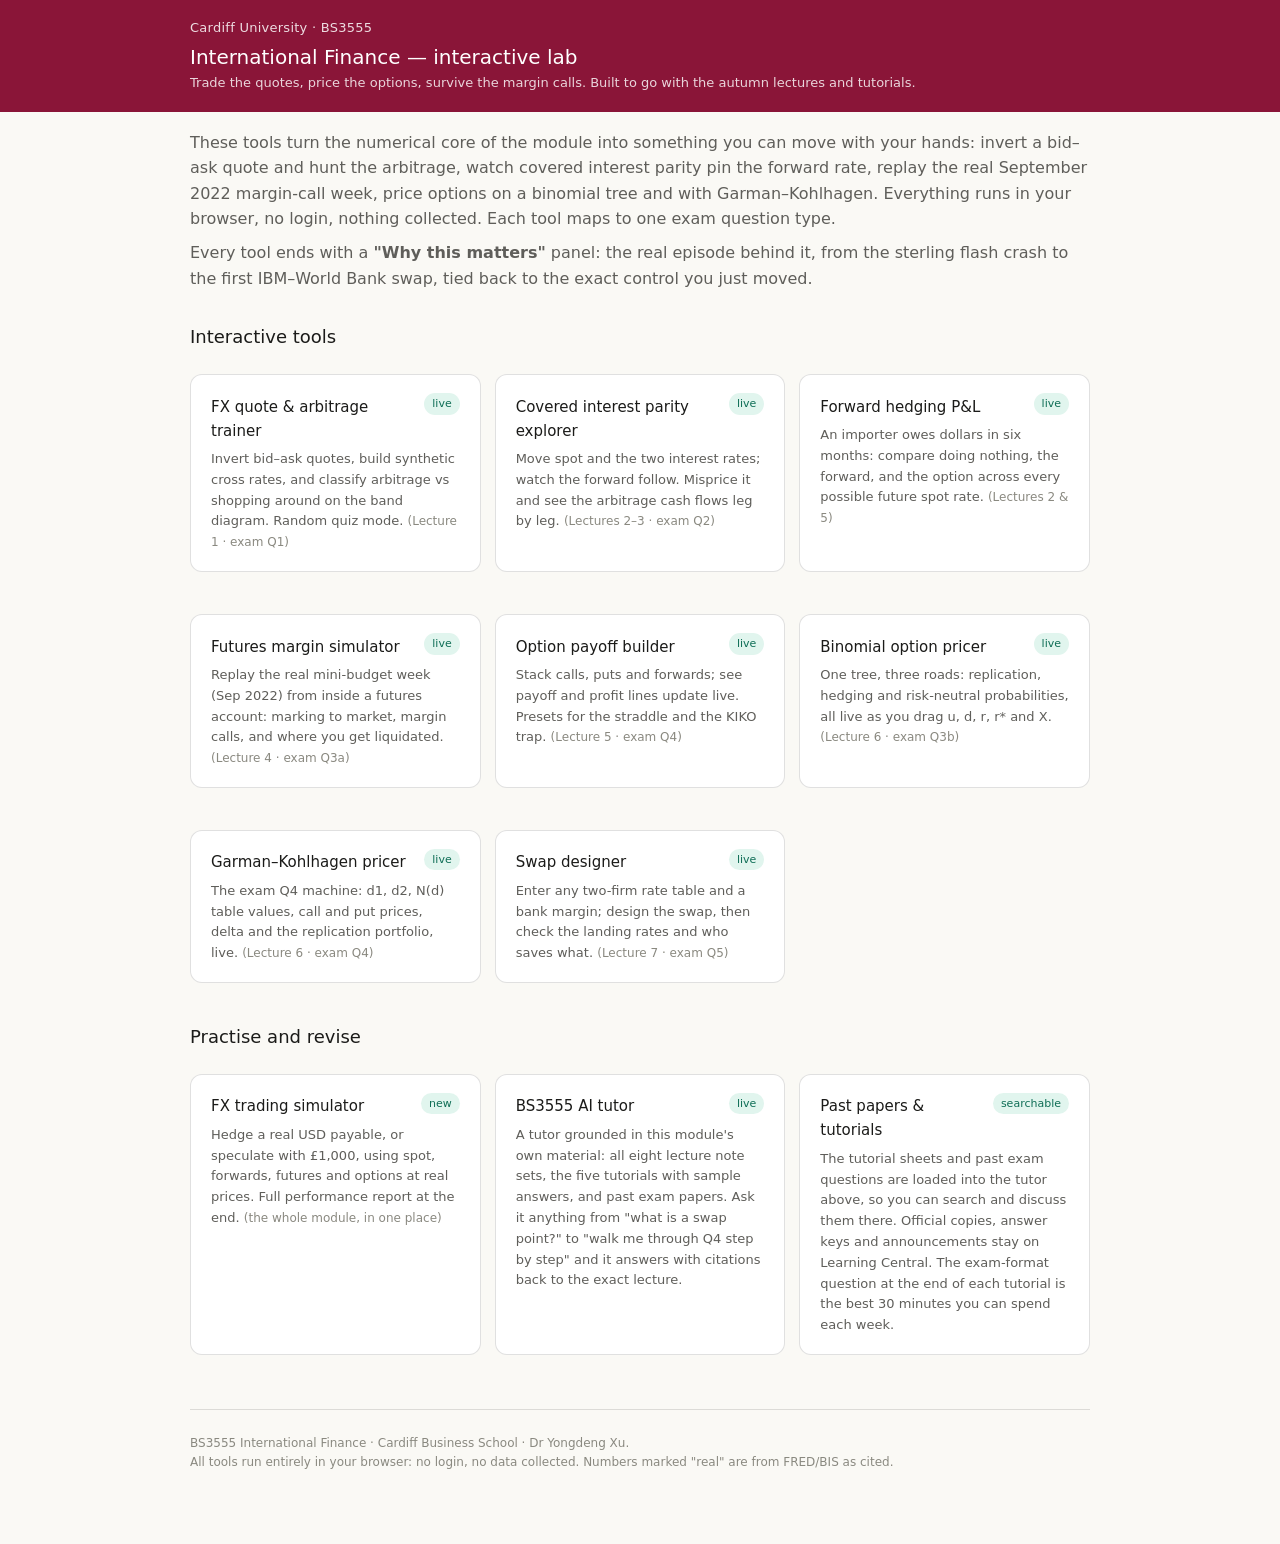
==== index.html @ 3ce0abd4 "Order the interactive tools by lecture (L1 to L7) Co-Authored-By: Claude Opus 5.5 <noreply@anthropic" ====
<!DOCTYPE html>
<html lang="en">
<head>
<meta charset="utf-8" />
<meta name="viewport" content="width=device-width, initial-scale=1" />
<title>BS3555 interactive lab — International Finance</title>
<link rel="stylesheet" href="assets/styles.css" />
</head>
<body>
<header class="site-header">
  <div class="wrap">
    <div style="flex:1 1 auto;">
      <div class="code">Cardiff University · BS3555</div>
      <h1>International Finance — interactive lab</h1>
      <p class="sub">Trade the quotes, price the options, survive the margin calls. Built to go with the autumn lectures and tutorials.</p>
    </div>
  </div>
</header>

<main class="wrap">
  <p class="muted" style="margin-top:18px;">
    These tools turn the numerical core of the module into something you can move with your hands: invert a
    bid–ask quote and hunt the arbitrage, watch covered interest parity pin the forward rate, replay the real
    September 2022 margin-call week, price options on a binomial tree and with Garman–Kohlhagen. Everything runs
    in your browser, no login, nothing collected. Each tool maps to one exam question type.
  </p>
  <p class="muted" style="margin-top:2px;">
    Every tool ends with a <b>"Why this matters"</b> panel: the real episode behind it, from the sterling flash
    crash to the first IBM–World Bank swap, tied back to the exact control you just moved.
  </p>

  <h2>Interactive tools</h2>
  <div class="grid">

    <a class="card" href="widgets/fx-quote-trainer.html" style="text-decoration:none;color:inherit;">
      <div style="display:flex;justify-content:space-between;align-items:start;gap:8px;">
        <h3 style="margin:.1rem 0;">FX quote &amp; arbitrage trainer</h3><span class="tag live">live</span>
      </div>
      <p class="small muted" style="margin:.3rem 0 0;">Invert bid–ask quotes, build synthetic cross rates, and classify arbitrage vs shopping around on the band diagram. Random quiz mode. <span class="tiny">(Lecture 1 · exam Q1)</span></p>
    </a>

    <a class="card" href="widgets/cip-explorer.html" style="text-decoration:none;color:inherit;">
      <div style="display:flex;justify-content:space-between;align-items:start;gap:8px;">
        <h3 style="margin:.1rem 0;">Covered interest parity explorer</h3><span class="tag live">live</span>
      </div>
      <p class="small muted" style="margin:.3rem 0 0;">Move spot and the two interest rates; watch the forward follow. Misprice it and see the arbitrage cash flows leg by leg. <span class="tiny">(Lectures 2–3 · exam Q2)</span></p>
    </a>

    <a class="card" href="widgets/forward-hedge.html" style="text-decoration:none;color:inherit;">
      <div style="display:flex;justify-content:space-between;align-items:start;gap:8px;">
        <h3 style="margin:.1rem 0;">Forward hedging P&amp;L</h3><span class="tag live">live</span>
      </div>
      <p class="small muted" style="margin:.3rem 0 0;">An importer owes dollars in six months: compare doing nothing, the forward, and the option across every possible future spot rate. <span class="tiny">(Lectures 2 &amp; 5)</span></p>
    </a>

    <a class="card" href="widgets/margin-simulator.html" style="text-decoration:none;color:inherit;">
      <div style="display:flex;justify-content:space-between;align-items:start;gap:8px;">
        <h3 style="margin:.1rem 0;">Futures margin simulator</h3><span class="tag live">live</span>
      </div>
      <p class="small muted" style="margin:.3rem 0 0;">Replay the real mini-budget week (Sep 2022) from inside a futures account: marking to market, margin calls, and where you get liquidated. <span class="tiny">(Lecture 4 · exam Q3a)</span></p>
    </a>

    <a class="card" href="widgets/option-payoffs.html" style="text-decoration:none;color:inherit;">
      <div style="display:flex;justify-content:space-between;align-items:start;gap:8px;">
        <h3 style="margin:.1rem 0;">Option payoff builder</h3><span class="tag live">live</span>
      </div>
      <p class="small muted" style="margin:.3rem 0 0;">Stack calls, puts and forwards; see payoff and profit lines update live. Presets for the straddle and the KIKO trap. <span class="tiny">(Lecture 5 · exam Q4)</span></p>
    </a>

    <a class="card" href="widgets/binomial-pricer.html" style="text-decoration:none;color:inherit;">
      <div style="display:flex;justify-content:space-between;align-items:start;gap:8px;">
        <h3 style="margin:.1rem 0;">Binomial option pricer</h3><span class="tag live">live</span>
      </div>
      <p class="small muted" style="margin:.3rem 0 0;">One tree, three roads: replication, hedging and risk-neutral probabilities, all live as you drag u, d, r, r* and X. <span class="tiny">(Lecture 6 · exam Q3b)</span></p>
    </a>

    <a class="card" href="widgets/gk-pricer.html" style="text-decoration:none;color:inherit;">
      <div style="display:flex;justify-content:space-between;align-items:start;gap:8px;">
        <h3 style="margin:.1rem 0;">Garman–Kohlhagen pricer</h3><span class="tag live">live</span>
      </div>
      <p class="small muted" style="margin:.3rem 0 0;">The exam Q4 machine: d1, d2, N(d) table values, call and put prices, delta and the replication portfolio, live. <span class="tiny">(Lecture 6 · exam Q4)</span></p>
    </a>

    <a class="card" href="widgets/swap-designer.html" style="text-decoration:none;color:inherit;">
      <div style="display:flex;justify-content:space-between;align-items:start;gap:8px;">
        <h3 style="margin:.1rem 0;">Swap designer</h3><span class="tag live">live</span>
      </div>
      <p class="small muted" style="margin:.3rem 0 0;">Enter any two-firm rate table and a bank margin; design the swap, then check the landing rates and who saves what. <span class="tiny">(Lecture 7 · exam Q5)</span></p>
    </a>

  </div>

  <h2 style="margin-top:26px;">Practise and revise</h2>
  <div class="grid">

    <a class="card" href="widgets/trading-sim.html" style="text-decoration:none;color:inherit;">
      <div style="display:flex;justify-content:space-between;align-items:start;gap:8px;">
        <h3 style="margin:.1rem 0;">FX trading simulator</h3><span class="tag live">new</span>
      </div>
      <p class="small muted" style="margin:.3rem 0 0;">Hedge a real USD payable, or speculate with £1,000, using spot, forwards, futures and options at real prices. Full performance report at the end. <span class="tiny">(the whole module, in one place)</span></p>
    </a>

    <a class="card" href="https://notebook.google.com/notebook/582b45f0-46b4-4228-8058-7134e683a247" target="_blank" rel="noopener" style="text-decoration:none;color:inherit;">
      <div style="display:flex;justify-content:space-between;align-items:start;gap:8px;">
        <h3 style="margin:.1rem 0;">BS3555 AI tutor</h3><span class="tag live">live</span>
      </div>
      <p class="small muted" style="margin:.3rem 0 0;">A tutor grounded in this module's own material: all eight lecture note sets, the five tutorials with sample answers, and past exam papers. Ask it anything from "what is a swap point?" to "walk me through Q4 step by step" and it answers with citations back to the exact lecture.</p>
    </a>

    <a class="card" href="https://notebook.google.com/notebook/582b45f0-46b4-4228-8058-7134e683a247" target="_blank" rel="noopener" style="text-decoration:none;color:inherit;">
      <div style="display:flex;justify-content:space-between;align-items:start;gap:8px;">
        <h3 style="margin:.1rem 0;">Past papers &amp; tutorials</h3><span class="tag live">searchable</span>
      </div>
      <p class="small muted" style="margin:.3rem 0 0;">The tutorial sheets and past exam questions are loaded into the tutor above, so you can search and discuss them there. Official copies, answer keys and announcements stay on Learning Central. The exam-format question at the end of each tutorial is the best 30 minutes you can spend each week.</p>
    </a>

  </div>

  <footer class="site">
    <p>BS3555 International Finance · Cardiff Business School · Dr Yongdeng Xu.<br/>
    All tools run entirely in your browser: no login, no data collected. Numbers marked "real" are from FRED/BIS as cited.</p>
  </footer>
</main>
</body>
</html>
---- assets/styles.css ----
/* BS3551 Interactive Lab — shared design tokens + components.
   Light/dark aware. Edit the :root values to rebrand (e.g. swap --brand to a
   different Cardiff palette). Tokens mirror the names used inside each widget. */

:root {
  --brand: #8A1538;            /* Cardiff "claret" — change to rebrand */
  --brand-text: #ffffff;

  --color-background-primary: #ffffff;
  --color-background-secondary: #f4f3ee;
  --color-background-tertiary: #faf9f5;
  --color-background-info: #E6F1FB;
  --color-background-success: #E1F5EE;
  --color-background-danger: #FCEBEB;
  --color-background-warning: #FAEEDA;

  --color-text-primary: #1b1b19;
  --color-text-secondary: #5F5E5A;
  --color-text-tertiary: #8a8980;
  --color-text-info: #0C447C;
  --color-text-success: #0F6E56;
  --color-text-danger: #A32D2D;

  --color-border-tertiary: rgba(0,0,0,0.12);
  --color-border-secondary: rgba(0,0,0,0.22);
  --color-border-primary: rgba(0,0,0,0.32);
  --color-border-info: #85B7EB;
  --color-border-success: #5DCAA5;
  --color-border-danger: #F09595;

  --border-radius-md: 8px;
  --border-radius-lg: 12px;
  --font-sans: ui-sans-serif, system-ui, -apple-system, "Segoe UI", Roboto, Helvetica, Arial, sans-serif;
  --font-mono: ui-monospace, "SF Mono", "Cascadia Code", Consolas, monospace;
  --maxw: 940px;
}

@media (prefers-color-scheme: dark) {
  :root {
    --brand: #C04A6A;
    --color-background-primary: #262624;
    --color-background-secondary: #2f2f2c;
    --color-background-tertiary: #1d1d1b;
    --color-background-info: #10233a;
    --color-background-success: #0e2b25;
    --color-background-danger: #3a1717;
    --color-background-warning: #332714;
    --color-text-primary: #ECEAE3;
    --color-text-secondary: #B4B2A9;
    --color-text-tertiary: #888780;
    --color-text-info: #85B7EB;
    --color-text-success: #5DCAA5;
    --color-text-danger: #F09595;
    --color-border-tertiary: rgba(255,255,255,0.14);
    --color-border-secondary: rgba(255,255,255,0.26);
    --color-border-primary: rgba(255,255,255,0.36);
  }
}

* { box-sizing: border-box; }
html { -webkit-text-size-adjust: 100%; }
body {
  margin: 0;
  font-family: var(--font-sans);
  color: var(--color-text-primary);
  background: var(--color-background-tertiary);
  line-height: 1.6;
}
.wrap { max-width: var(--maxw); margin: 0 auto; padding: 0 20px 64px; }

/* Header */
.site-header { background: var(--brand); color: var(--brand-text); }
.site-header .wrap { padding-top: 18px; padding-bottom: 18px; display: flex; align-items: center; gap: 14px; flex-wrap: wrap; }
.site-header .code { font-weight: 500; letter-spacing: .02em; opacity: .85; font-size: 13px; }
.site-header h1 { font-size: 20px; font-weight: 500; margin: 2px 0 0; }
.site-header .sub { font-size: 13px; opacity: .82; margin: 0; }
.crumb { color: var(--brand-text); text-decoration: none; font-size: 13px; opacity: .9; }
.crumb:hover { opacity: 1; text-decoration: underline; }

a { color: var(--color-text-info); }

h2 { font-size: 18px; font-weight: 500; margin: 2rem 0 .5rem; }
h3 { font-size: 15px; font-weight: 500; margin: 1.4rem 0 .4rem; }
p { margin: .5rem 0; }
.muted { color: var(--color-text-secondary); }
.small { font-size: 13px; }
.tiny { font-size: 12px; color: var(--color-text-tertiary); }

/* Cards */
.card {
  background: var(--color-background-primary);
  border: 0.5px solid var(--color-border-tertiary);
  border-radius: var(--border-radius-lg);
  padding: 18px 20px;
  margin: 14px 0;
}
.grid { display: grid; grid-template-columns: repeat(auto-fit, minmax(240px, 1fr)); gap: 14px; }

/* Buttons / chips */
button, .btn {
  font-family: inherit; font-size: 13px; padding: 6px 11px;
  border-radius: var(--border-radius-md);
  border: 0.5px solid var(--color-border-secondary);
  background: transparent; color: var(--color-text-primary);
  cursor: pointer; transition: background .12s ease, transform .04s ease;
}
button:hover, .btn:hover { background: var(--color-background-secondary); }
button:active { transform: scale(0.98); }
.chip.active { background: var(--color-background-info); border-color: var(--color-border-info); color: var(--color-text-info); }

/* Range inputs */
input[type=range] { -webkit-appearance: none; appearance: none; height: 4px; border-radius: 2px;
  background: var(--color-border-secondary); outline: none; }
input[type=range]::-webkit-slider-thumb { -webkit-appearance: none; width: 18px; height: 18px;
  border-radius: 50%; background: var(--brand); cursor: pointer; border: 2px solid var(--color-background-primary); }
input[type=range]::-moz-range-thumb { width: 16px; height: 16px; border-radius: 50%;
  background: var(--brand); cursor: pointer; border: 2px solid var(--color-background-primary); }
input[type=number] { font-family: inherit; font-size: 14px; padding: 6px 8px; width: 90px;
  border-radius: var(--border-radius-md); border: 0.5px solid var(--color-border-secondary);
  background: var(--color-background-primary); color: var(--color-text-primary); }

/* Badges */
.badge { font-size: 12px; padding: 3px 9px; border-radius: var(--border-radius-md); white-space: nowrap; }
.badge.ok { background: var(--color-background-success); color: var(--color-text-success); }
.badge.bad { background: var(--color-background-danger); color: var(--color-text-danger); }
.badge.info { background: var(--color-background-info); color: var(--color-text-info); }

/* Maths reveal panel */
.maths { background: var(--color-background-secondary); border-radius: var(--border-radius-md);
  padding: 12px 14px; font-size: 14px; }
.maths code, .mono { font-family: var(--font-mono); font-size: 13px; }

/* Tables */
table.results { width: 100%; border-collapse: collapse; font-size: 13px; }
table.results th, table.results td { padding: 6px 8px; text-align: right; border-bottom: 0.5px solid var(--color-border-tertiary); }
table.results th:first-child, table.results td:first-child { text-align: left; }
table.results thead th { color: var(--color-text-secondary); font-weight: 500; }

.tag { display: inline-block; font-size: 11px; padding: 2px 8px; border-radius: 999px;
  background: var(--color-background-secondary); color: var(--color-text-secondary); }
.tag.live { background: var(--color-background-success); color: var(--color-text-success); }
.tag.soon { background: var(--color-background-warning); color: #854F0B; }

footer.site { border-top: 0.5px solid var(--color-border-tertiary); margin-top: 40px; padding-top: 16px;
  font-size: 12px; color: var(--color-text-tertiary); }

/* "Why it matters" real-world panel + interest-area pills (used on every widget) */
:root {
  --pill-fin-bg: rgba(138,21,56,0.10);  --pill-fin-fg: #7a1230;  --pill-fin-bd: #d99db0;
  --pill-house-fg: #854F0B;             --pill-house-bd: #E0B060;
}
@media (prefers-color-scheme: dark) {
  :root {
    --pill-fin-bg: rgba(192,74,106,0.20); --pill-fin-fg: #EBA6BA; --pill-fin-bd: #7a3346;
    --pill-house-fg: #E4B36A;             --pill-house-bd: #8a6a2e;
  }
}
.why { background: var(--color-background-primary); border: 0.5px solid var(--color-border-tertiary);
  border-radius: var(--border-radius-lg); padding: 18px 20px; margin: 14px 0; }
.why > h3 { margin: 0 0 2px; font-size: 16px; }
.why > .lead { color: var(--color-text-secondary); font-size: 13px; margin: 0 0 13px; }
.exlist { display: grid; gap: 13px; }
.ex { border-left: 3px solid var(--color-border-secondary); padding: 1px 0 1px 13px; }
.ex.macro  { border-left-color: var(--color-border-info); }
.ex.fin    { border-left-color: var(--pill-fin-bd); }
.ex.labour { border-left-color: var(--color-border-success); }
.ex.house  { border-left-color: var(--pill-house-bd); }
.ex .h { font-weight: 500; font-size: 14px; margin: 0 0 3px; }
.ex .b { color: var(--color-text-secondary); font-size: 13px; margin: 0; }
.ex .k { display: block; color: var(--color-text-tertiary); font-size: 12.5px; margin-top: 5px; }
.pill { display: inline-block; font-size: 11px; font-weight: 500; padding: 2px 8px;
  border-radius: 999px; margin-right: 8px; vertical-align: 1px; white-space: nowrap; }
.pill.macro  { background: var(--color-background-info);    color: var(--color-text-info); }
.pill.fin    { background: var(--pill-fin-bg);              color: var(--pill-fin-fg); }
.pill.labour { background: var(--color-background-success); color: var(--color-text-success); }
.pill.house  { background: var(--color-background-warning); color: var(--pill-house-fg); }
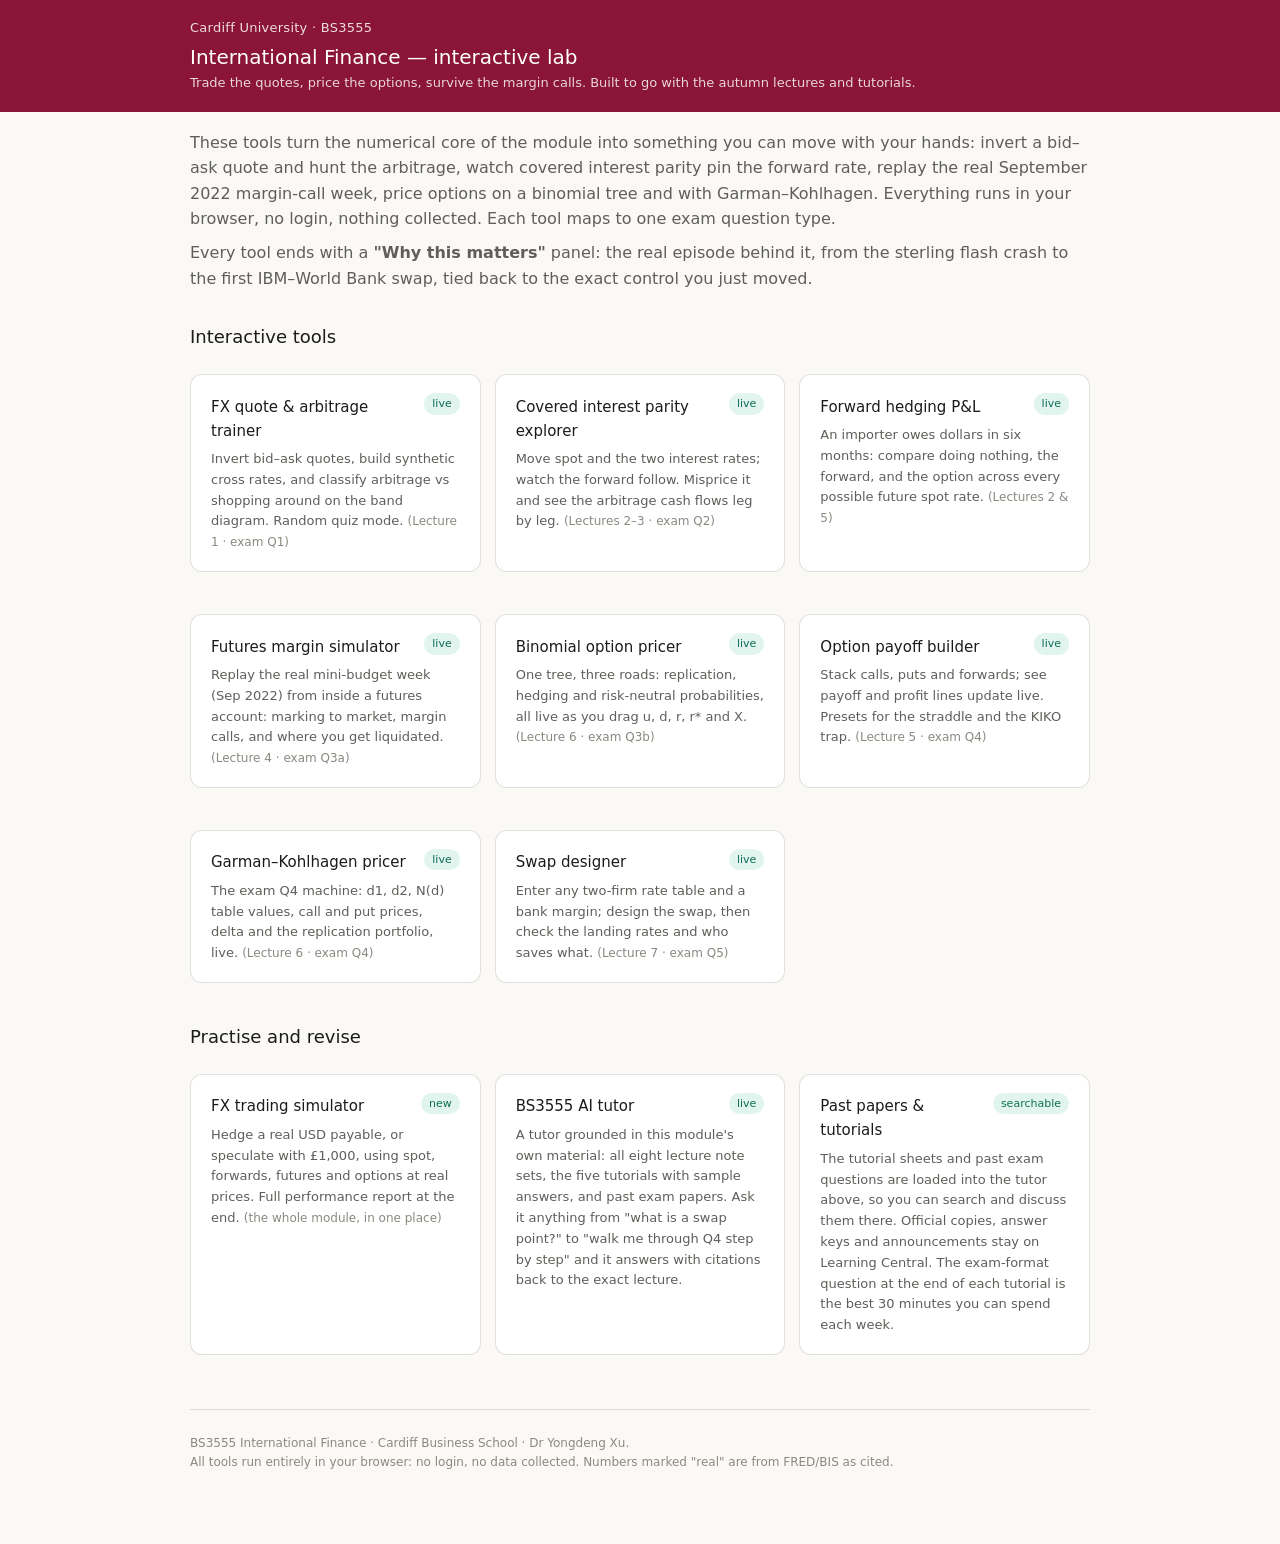
==== commit b43b5e7e: "Put the binomial pricer back before the option payoff builder Co-Authored-By: Claude Opus 5.5 <norep" ====
--- a/index.html
+++ b/index.html
@@ -60,18 +60,18 @@
       <p class="small muted" style="margin:.3rem 0 0;">Replay the real mini-budget week (Sep 2022) from inside a futures account: marking to market, margin calls, and where you get liquidated. <span class="tiny">(Lecture 4 · exam Q3a)</span></p>
     </a>
 
+    <a class="card" href="widgets/binomial-pricer.html" style="text-decoration:none;color:inherit;">
+      <div style="display:flex;justify-content:space-between;align-items:start;gap:8px;">
+        <h3 style="margin:.1rem 0;">Binomial option pricer</h3><span class="tag live">live</span>
+      </div>
+      <p class="small muted" style="margin:.3rem 0 0;">One tree, three roads: replication, hedging and risk-neutral probabilities, all live as you drag u, d, r, r* and X. <span class="tiny">(Lecture 6 · exam Q3b)</span></p>
+    </a>
+
     <a class="card" href="widgets/option-payoffs.html" style="text-decoration:none;color:inherit;">
       <div style="display:flex;justify-content:space-between;align-items:start;gap:8px;">
         <h3 style="margin:.1rem 0;">Option payoff builder</h3><span class="tag live">live</span>
       </div>
       <p class="small muted" style="margin:.3rem 0 0;">Stack calls, puts and forwards; see payoff and profit lines update live. Presets for the straddle and the KIKO trap. <span class="tiny">(Lecture 5 · exam Q4)</span></p>
-    </a>
-
-    <a class="card" href="widgets/binomial-pricer.html" style="text-decoration:none;color:inherit;">
-      <div style="display:flex;justify-content:space-between;align-items:start;gap:8px;">
-        <h3 style="margin:.1rem 0;">Binomial option pricer</h3><span class="tag live">live</span>
-      </div>
-      <p class="small muted" style="margin:.3rem 0 0;">One tree, three roads: replication, hedging and risk-neutral probabilities, all live as you drag u, d, r, r* and X. <span class="tiny">(Lecture 6 · exam Q3b)</span></p>
     </a>
 
     <a class="card" href="widgets/gk-pricer.html" style="text-decoration:none;color:inherit;">
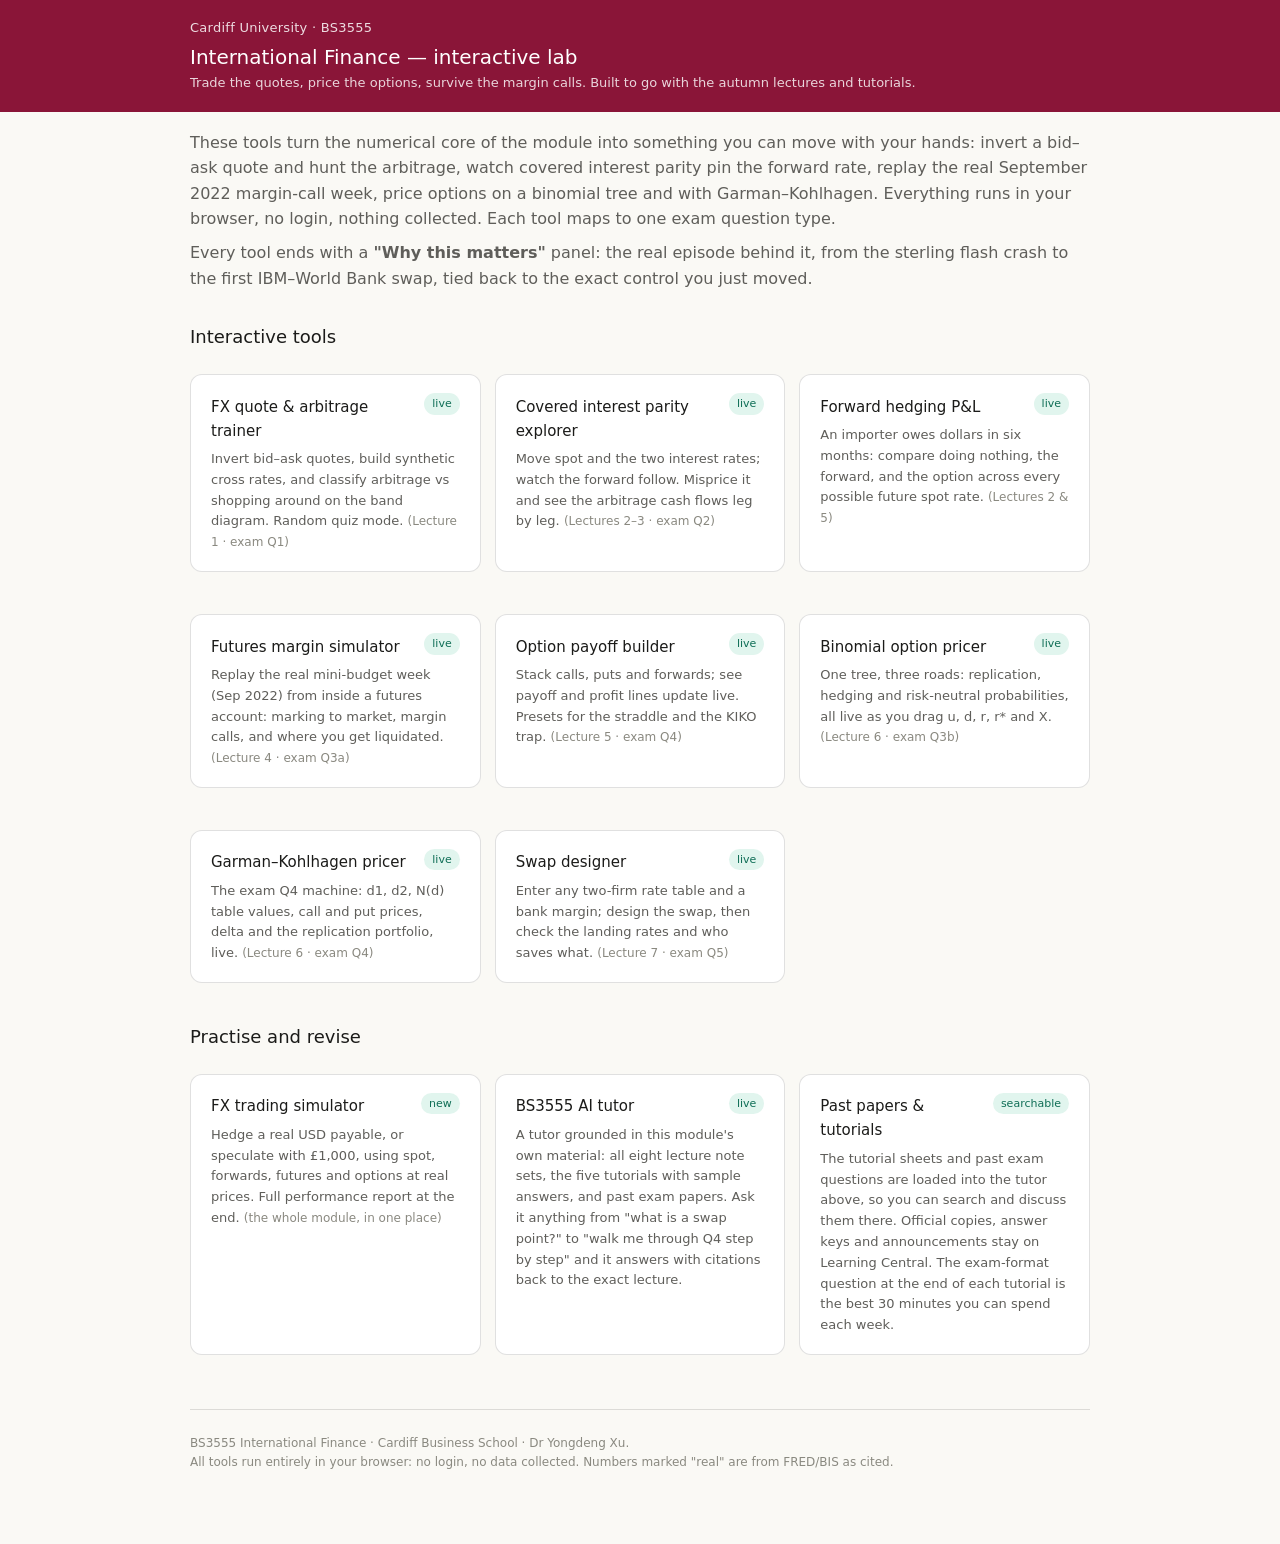
==== commit 3d72ecab: "Order the interactive tools by lecture: payoff builder (L5) before binomial pricer (L6) Co-Authored-" ====
--- a/index.html
+++ b/index.html
@@ -60,18 +60,18 @@
       <p class="small muted" style="margin:.3rem 0 0;">Replay the real mini-budget week (Sep 2022) from inside a futures account: marking to market, margin calls, and where you get liquidated. <span class="tiny">(Lecture 4 · exam Q3a)</span></p>
     </a>
 
+    <a class="card" href="widgets/option-payoffs.html" style="text-decoration:none;color:inherit;">
+      <div style="display:flex;justify-content:space-between;align-items:start;gap:8px;">
+        <h3 style="margin:.1rem 0;">Option payoff builder</h3><span class="tag live">live</span>
+      </div>
+      <p class="small muted" style="margin:.3rem 0 0;">Stack calls, puts and forwards; see payoff and profit lines update live. Presets for the straddle and the KIKO trap. <span class="tiny">(Lecture 5 · exam Q4)</span></p>
+    </a>
+
     <a class="card" href="widgets/binomial-pricer.html" style="text-decoration:none;color:inherit;">
       <div style="display:flex;justify-content:space-between;align-items:start;gap:8px;">
         <h3 style="margin:.1rem 0;">Binomial option pricer</h3><span class="tag live">live</span>
       </div>
       <p class="small muted" style="margin:.3rem 0 0;">One tree, three roads: replication, hedging and risk-neutral probabilities, all live as you drag u, d, r, r* and X. <span class="tiny">(Lecture 6 · exam Q3b)</span></p>
-    </a>
-
-    <a class="card" href="widgets/option-payoffs.html" style="text-decoration:none;color:inherit;">
-      <div style="display:flex;justify-content:space-between;align-items:start;gap:8px;">
-        <h3 style="margin:.1rem 0;">Option payoff builder</h3><span class="tag live">live</span>
-      </div>
-      <p class="small muted" style="margin:.3rem 0 0;">Stack calls, puts and forwards; see payoff and profit lines update live. Presets for the straddle and the KIKO trap. <span class="tiny">(Lecture 5 · exam Q4)</span></p>
     </a>
 
     <a class="card" href="widgets/gk-pricer.html" style="text-decoration:none;color:inherit;">
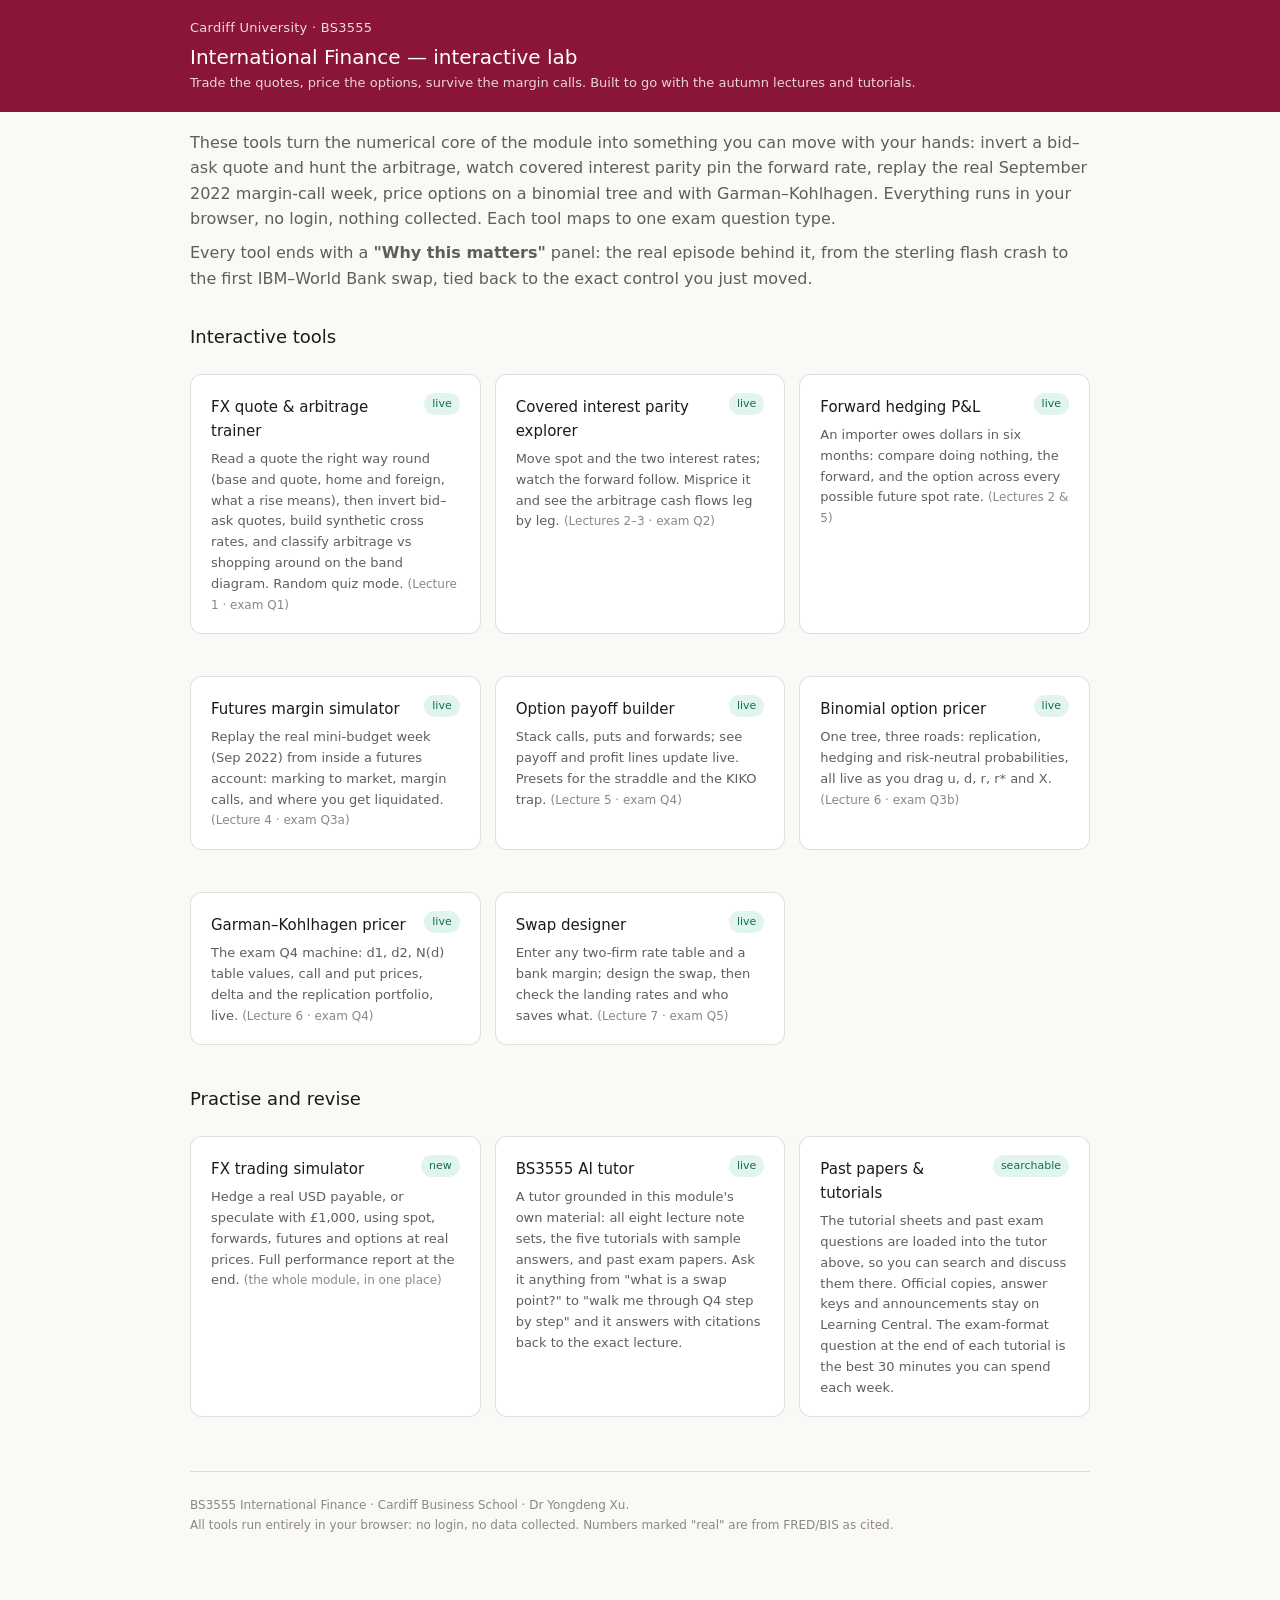
==== commit ee27b54e: "Quote trainer: add Step 1 on reading quotes (base/quote, FC/HC, rise = home depreciation) with a sel" ====
--- a/index.html
+++ b/index.html
@@ -36,7 +36,7 @@
       <div style="display:flex;justify-content:space-between;align-items:start;gap:8px;">
         <h3 style="margin:.1rem 0;">FX quote &amp; arbitrage trainer</h3><span class="tag live">live</span>
       </div>
-      <p class="small muted" style="margin:.3rem 0 0;">Invert bid–ask quotes, build synthetic cross rates, and classify arbitrage vs shopping around on the band diagram. Random quiz mode. <span class="tiny">(Lecture 1 · exam Q1)</span></p>
+      <p class="small muted" style="margin:.3rem 0 0;">Read a quote the right way round (base and quote, home and foreign, what a rise means), then invert bid–ask quotes, build synthetic cross rates, and classify arbitrage vs shopping around on the band diagram. Random quiz mode. <span class="tiny">(Lecture 1 · exam Q1)</span></p>
     </a>
 
     <a class="card" href="widgets/cip-explorer.html" style="text-decoration:none;color:inherit;">
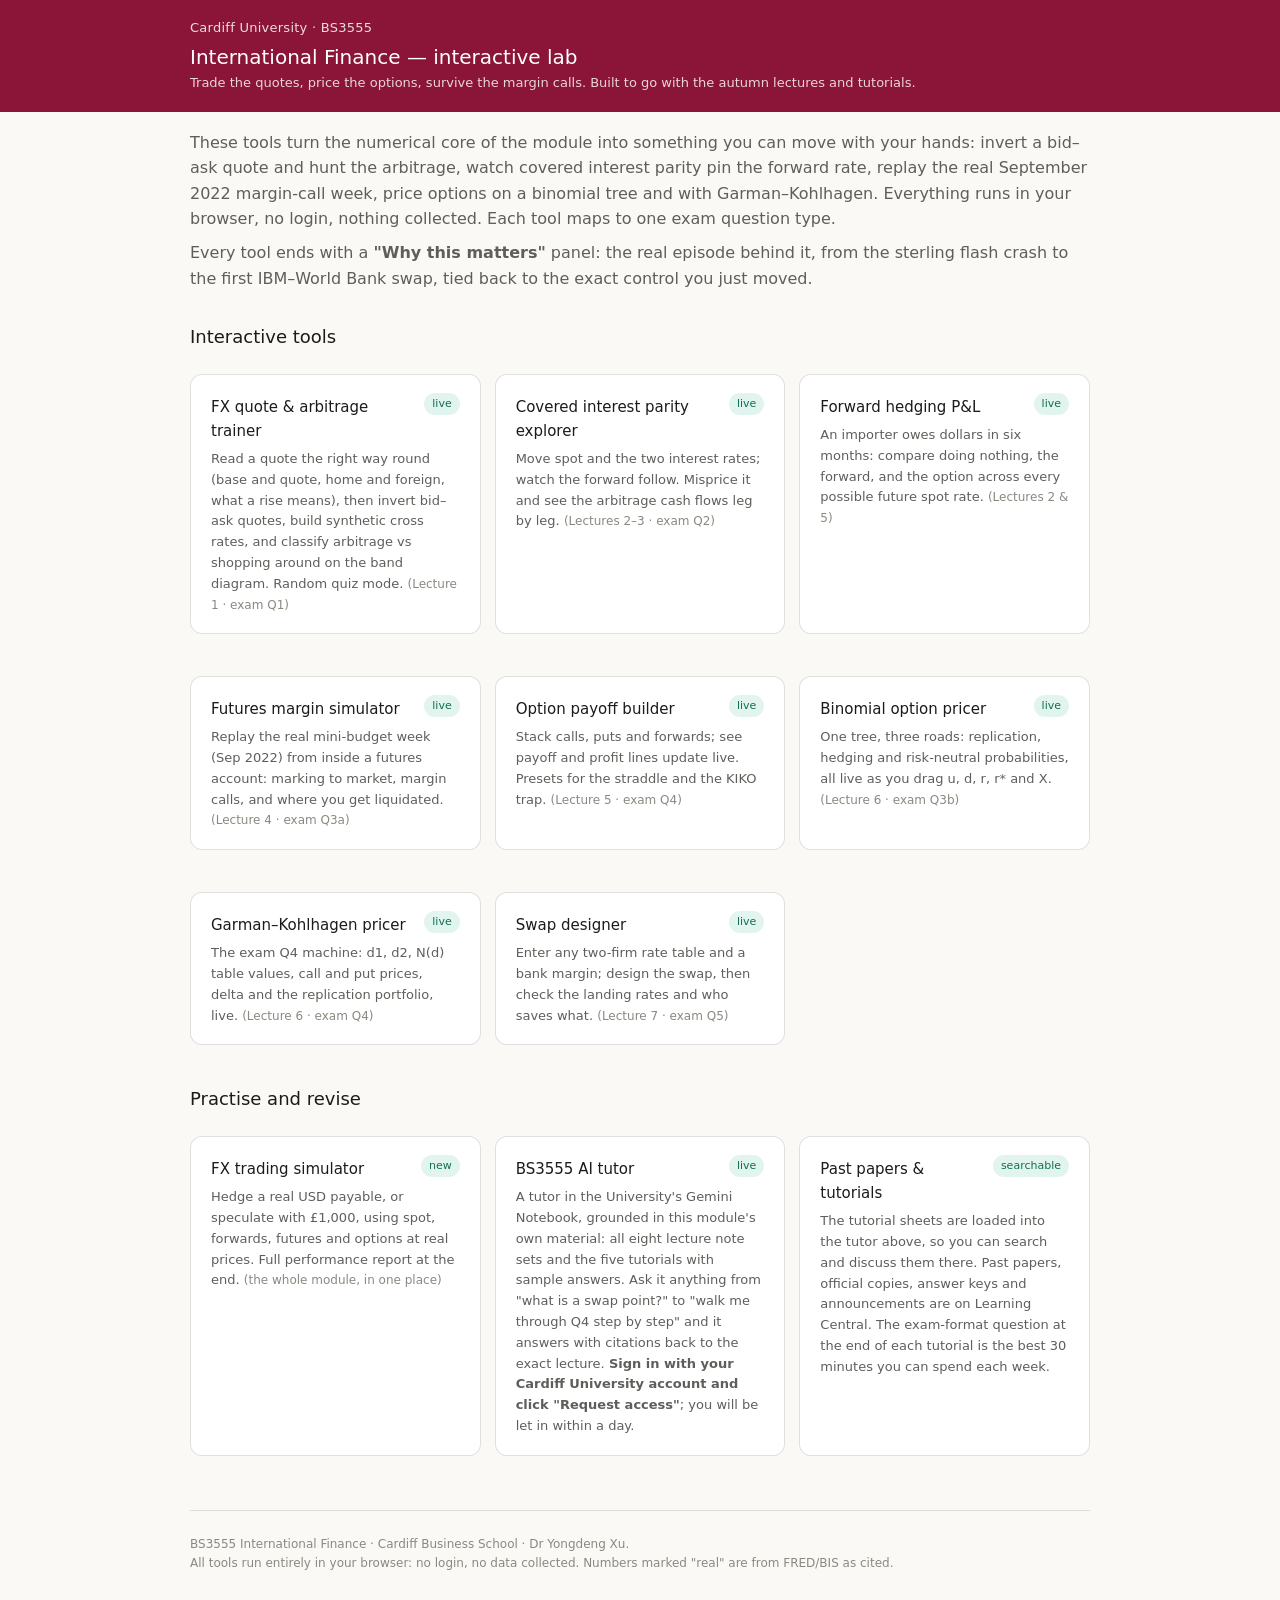
==== commit d36a934d: "Point the tutor cards at the Cardiff Gemini notebook (request-access link) Co-Authored-By: Claude Op" ====
--- a/index.html
+++ b/index.html
@@ -100,18 +100,18 @@
       <p class="small muted" style="margin:.3rem 0 0;">Hedge a real USD payable, or speculate with £1,000, using spot, forwards, futures and options at real prices. Full performance report at the end. <span class="tiny">(the whole module, in one place)</span></p>
     </a>
 
-    <a class="card" href="https://notebook.google.com/notebook/582b45f0-46b4-4228-8058-7134e683a247" target="_blank" rel="noopener" style="text-decoration:none;color:inherit;">
+    <a class="card" href="https://notebook.google.com/notebook/c8e21d9c-e34a-46ee-b91c-3e2bbf5c5b45" target="_blank" rel="noopener" style="text-decoration:none;color:inherit;">
       <div style="display:flex;justify-content:space-between;align-items:start;gap:8px;">
         <h3 style="margin:.1rem 0;">BS3555 AI tutor</h3><span class="tag live">live</span>
       </div>
-      <p class="small muted" style="margin:.3rem 0 0;">A tutor grounded in this module's own material: all eight lecture note sets, the five tutorials with sample answers, and past exam papers. Ask it anything from "what is a swap point?" to "walk me through Q4 step by step" and it answers with citations back to the exact lecture.</p>
+      <p class="small muted" style="margin:.3rem 0 0;">A tutor in the University's Gemini Notebook, grounded in this module's own material: all eight lecture note sets and the five tutorials with sample answers. Ask it anything from "what is a swap point?" to "walk me through Q4 step by step" and it answers with citations back to the exact lecture. <b>Sign in with your Cardiff University account and click "Request access"</b>; you will be let in within a day.</p>
     </a>
 
-    <a class="card" href="https://notebook.google.com/notebook/582b45f0-46b4-4228-8058-7134e683a247" target="_blank" rel="noopener" style="text-decoration:none;color:inherit;">
+    <a class="card" href="https://notebook.google.com/notebook/c8e21d9c-e34a-46ee-b91c-3e2bbf5c5b45" target="_blank" rel="noopener" style="text-decoration:none;color:inherit;">
       <div style="display:flex;justify-content:space-between;align-items:start;gap:8px;">
         <h3 style="margin:.1rem 0;">Past papers &amp; tutorials</h3><span class="tag live">searchable</span>
       </div>
-      <p class="small muted" style="margin:.3rem 0 0;">The tutorial sheets and past exam questions are loaded into the tutor above, so you can search and discuss them there. Official copies, answer keys and announcements stay on Learning Central. The exam-format question at the end of each tutorial is the best 30 minutes you can spend each week.</p>
+      <p class="small muted" style="margin:.3rem 0 0;">The tutorial sheets are loaded into the tutor above, so you can search and discuss them there. Past papers, official copies, answer keys and announcements are on Learning Central. The exam-format question at the end of each tutorial is the best 30 minutes you can spend each week.</p>
     </a>
 
   </div>
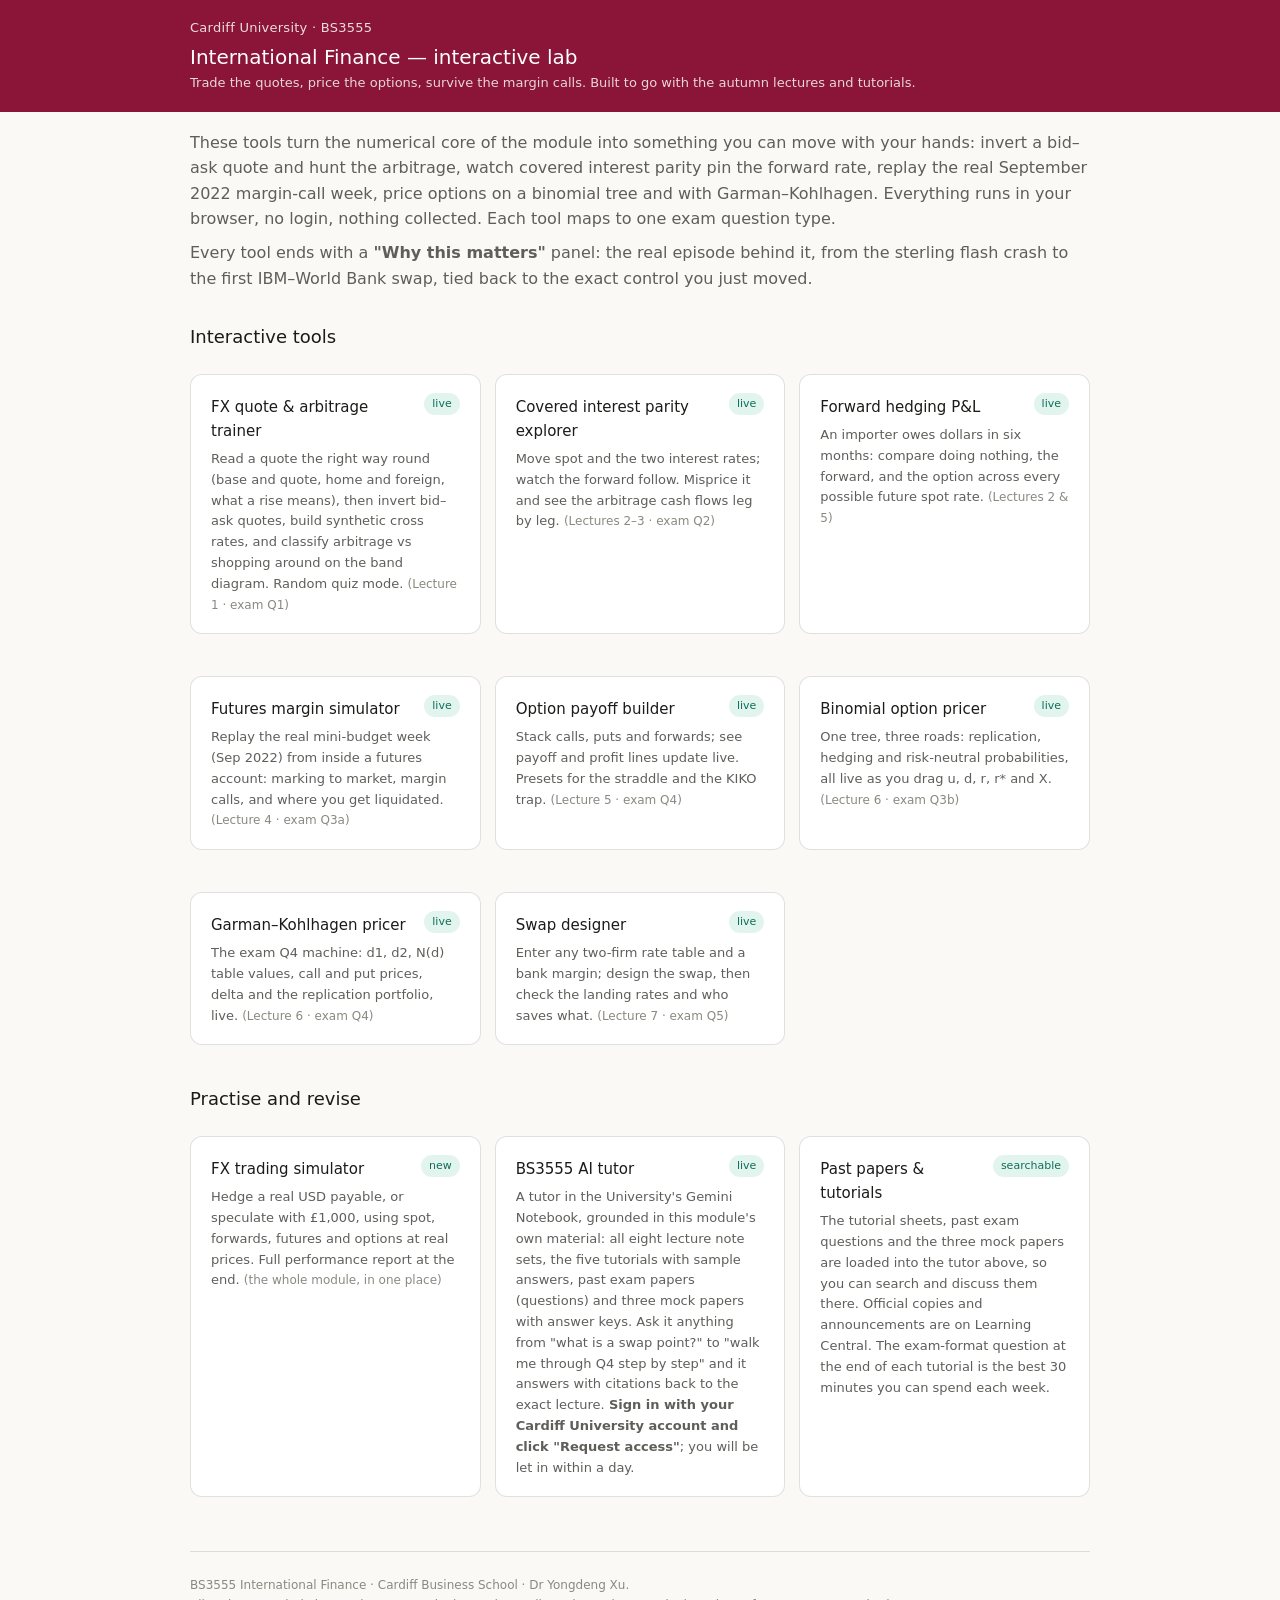
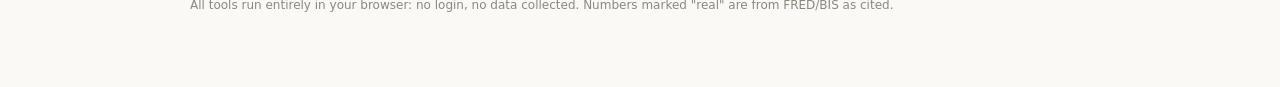
==== commit 8d89238c: "Tutor cards: the notebook now holds past papers and the mock papers Co-Authored-By: Claude Opus 5.5 " ====
--- a/index.html
+++ b/index.html
@@ -104,14 +104,14 @@
       <div style="display:flex;justify-content:space-between;align-items:start;gap:8px;">
         <h3 style="margin:.1rem 0;">BS3555 AI tutor</h3><span class="tag live">live</span>
       </div>
-      <p class="small muted" style="margin:.3rem 0 0;">A tutor in the University's Gemini Notebook, grounded in this module's own material: all eight lecture note sets and the five tutorials with sample answers. Ask it anything from "what is a swap point?" to "walk me through Q4 step by step" and it answers with citations back to the exact lecture. <b>Sign in with your Cardiff University account and click "Request access"</b>; you will be let in within a day.</p>
+      <p class="small muted" style="margin:.3rem 0 0;">A tutor in the University's Gemini Notebook, grounded in this module's own material: all eight lecture note sets, the five tutorials with sample answers, past exam papers (questions) and three mock papers with answer keys. Ask it anything from "what is a swap point?" to "walk me through Q4 step by step" and it answers with citations back to the exact lecture. <b>Sign in with your Cardiff University account and click "Request access"</b>; you will be let in within a day.</p>
     </a>
 
     <a class="card" href="https://notebook.google.com/notebook/c8e21d9c-e34a-46ee-b91c-3e2bbf5c5b45" target="_blank" rel="noopener" style="text-decoration:none;color:inherit;">
       <div style="display:flex;justify-content:space-between;align-items:start;gap:8px;">
         <h3 style="margin:.1rem 0;">Past papers &amp; tutorials</h3><span class="tag live">searchable</span>
       </div>
-      <p class="small muted" style="margin:.3rem 0 0;">The tutorial sheets are loaded into the tutor above, so you can search and discuss them there. Past papers, official copies, answer keys and announcements are on Learning Central. The exam-format question at the end of each tutorial is the best 30 minutes you can spend each week.</p>
+      <p class="small muted" style="margin:.3rem 0 0;">The tutorial sheets, past exam questions and the three mock papers are loaded into the tutor above, so you can search and discuss them there. Official copies and announcements are on Learning Central. The exam-format question at the end of each tutorial is the best 30 minutes you can spend each week.</p>
     </a>
 
   </div>
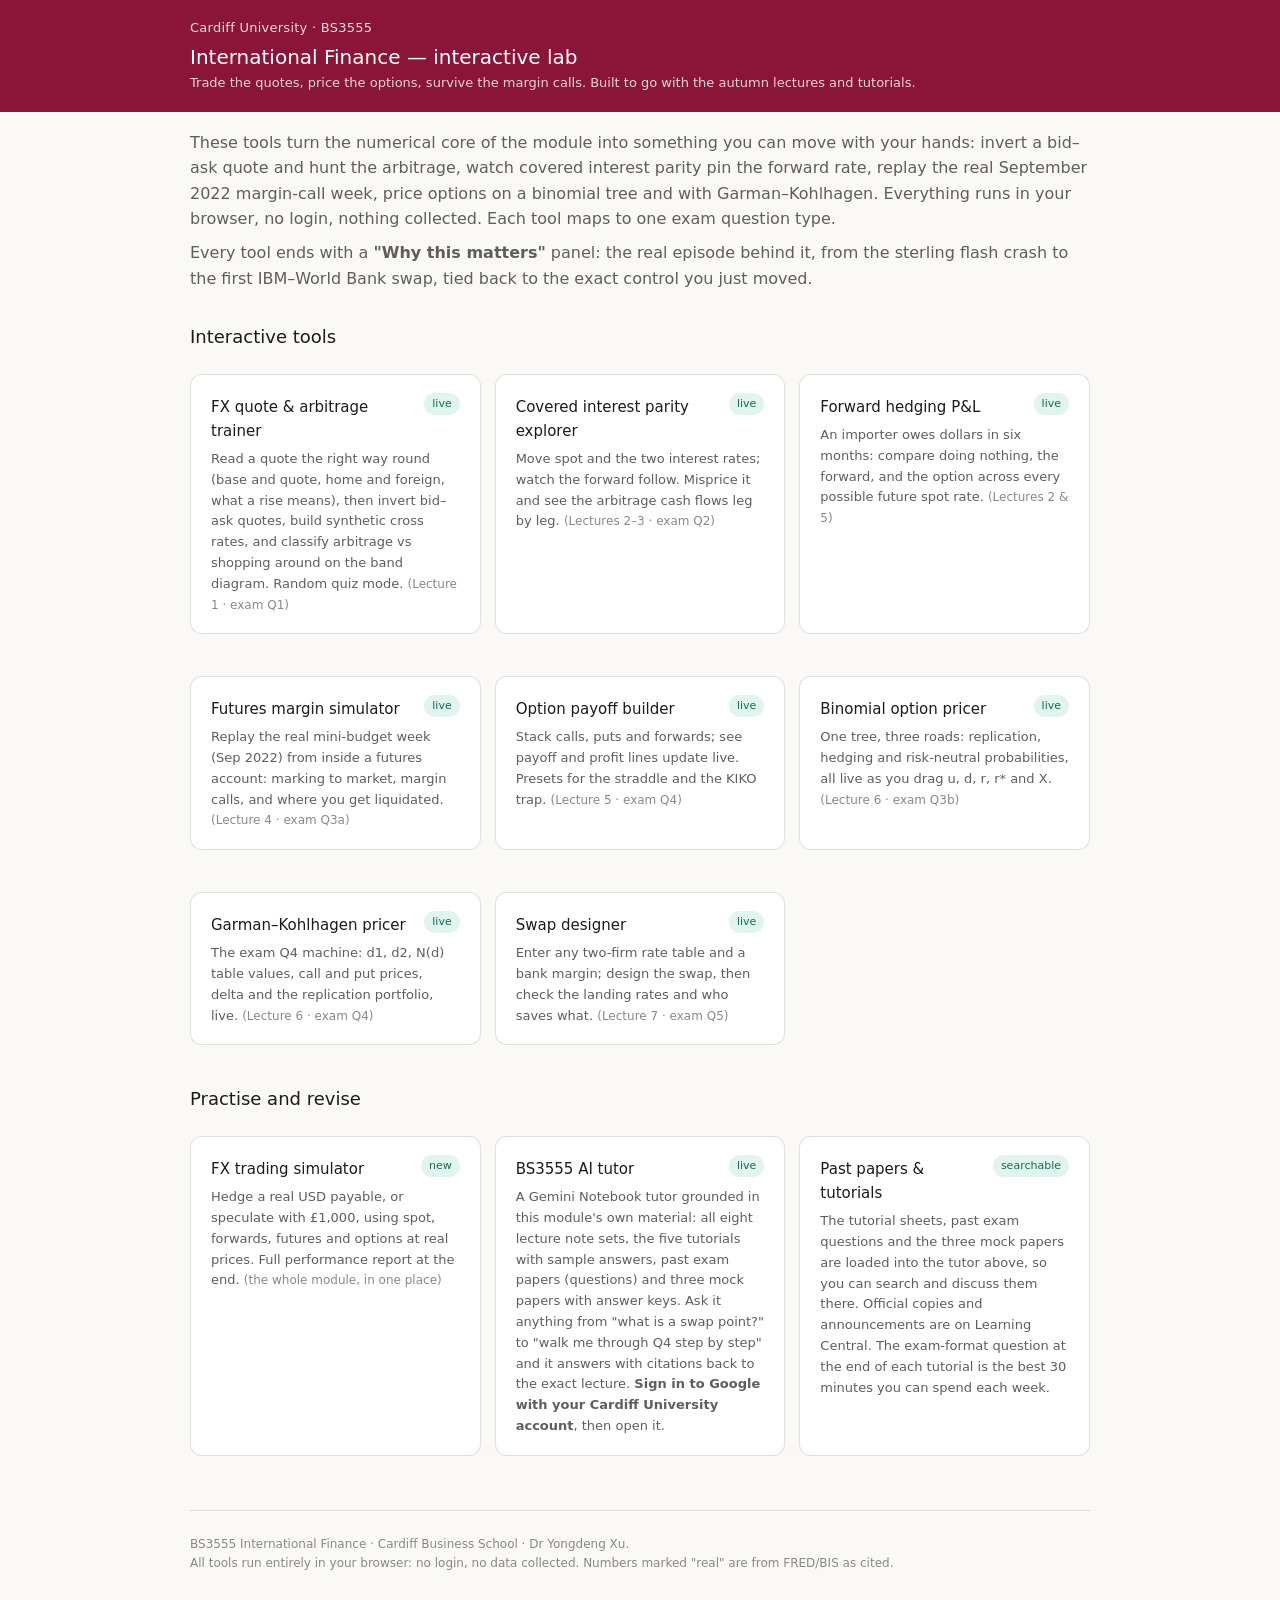
==== commit 7120f765: "Tutor cards: back to the shared notebook (opens with a Cardiff account, no access request) Co-Author" ====
--- a/index.html
+++ b/index.html
@@ -100,14 +100,14 @@
       <p class="small muted" style="margin:.3rem 0 0;">Hedge a real USD payable, or speculate with £1,000, using spot, forwards, futures and options at real prices. Full performance report at the end. <span class="tiny">(the whole module, in one place)</span></p>
     </a>
 
-    <a class="card" href="https://notebook.google.com/notebook/c8e21d9c-e34a-46ee-b91c-3e2bbf5c5b45" target="_blank" rel="noopener" style="text-decoration:none;color:inherit;">
+    <a class="card" href="https://notebook.google.com/notebook/582b45f0-46b4-4228-8058-7134e683a247" target="_blank" rel="noopener" style="text-decoration:none;color:inherit;">
       <div style="display:flex;justify-content:space-between;align-items:start;gap:8px;">
         <h3 style="margin:.1rem 0;">BS3555 AI tutor</h3><span class="tag live">live</span>
       </div>
-      <p class="small muted" style="margin:.3rem 0 0;">A tutor in the University's Gemini Notebook, grounded in this module's own material: all eight lecture note sets, the five tutorials with sample answers, past exam papers (questions) and three mock papers with answer keys. Ask it anything from "what is a swap point?" to "walk me through Q4 step by step" and it answers with citations back to the exact lecture. <b>Sign in with your Cardiff University account and click "Request access"</b>; you will be let in within a day.</p>
+      <p class="small muted" style="margin:.3rem 0 0;">A Gemini Notebook tutor grounded in this module's own material: all eight lecture note sets, the five tutorials with sample answers, past exam papers (questions) and three mock papers with answer keys. Ask it anything from "what is a swap point?" to "walk me through Q4 step by step" and it answers with citations back to the exact lecture. <b>Sign in to Google with your Cardiff University account</b>, then open it.</p>
     </a>
 
-    <a class="card" href="https://notebook.google.com/notebook/c8e21d9c-e34a-46ee-b91c-3e2bbf5c5b45" target="_blank" rel="noopener" style="text-decoration:none;color:inherit;">
+    <a class="card" href="https://notebook.google.com/notebook/582b45f0-46b4-4228-8058-7134e683a247" target="_blank" rel="noopener" style="text-decoration:none;color:inherit;">
       <div style="display:flex;justify-content:space-between;align-items:start;gap:8px;">
         <h3 style="margin:.1rem 0;">Past papers &amp; tutorials</h3><span class="tag live">searchable</span>
       </div>
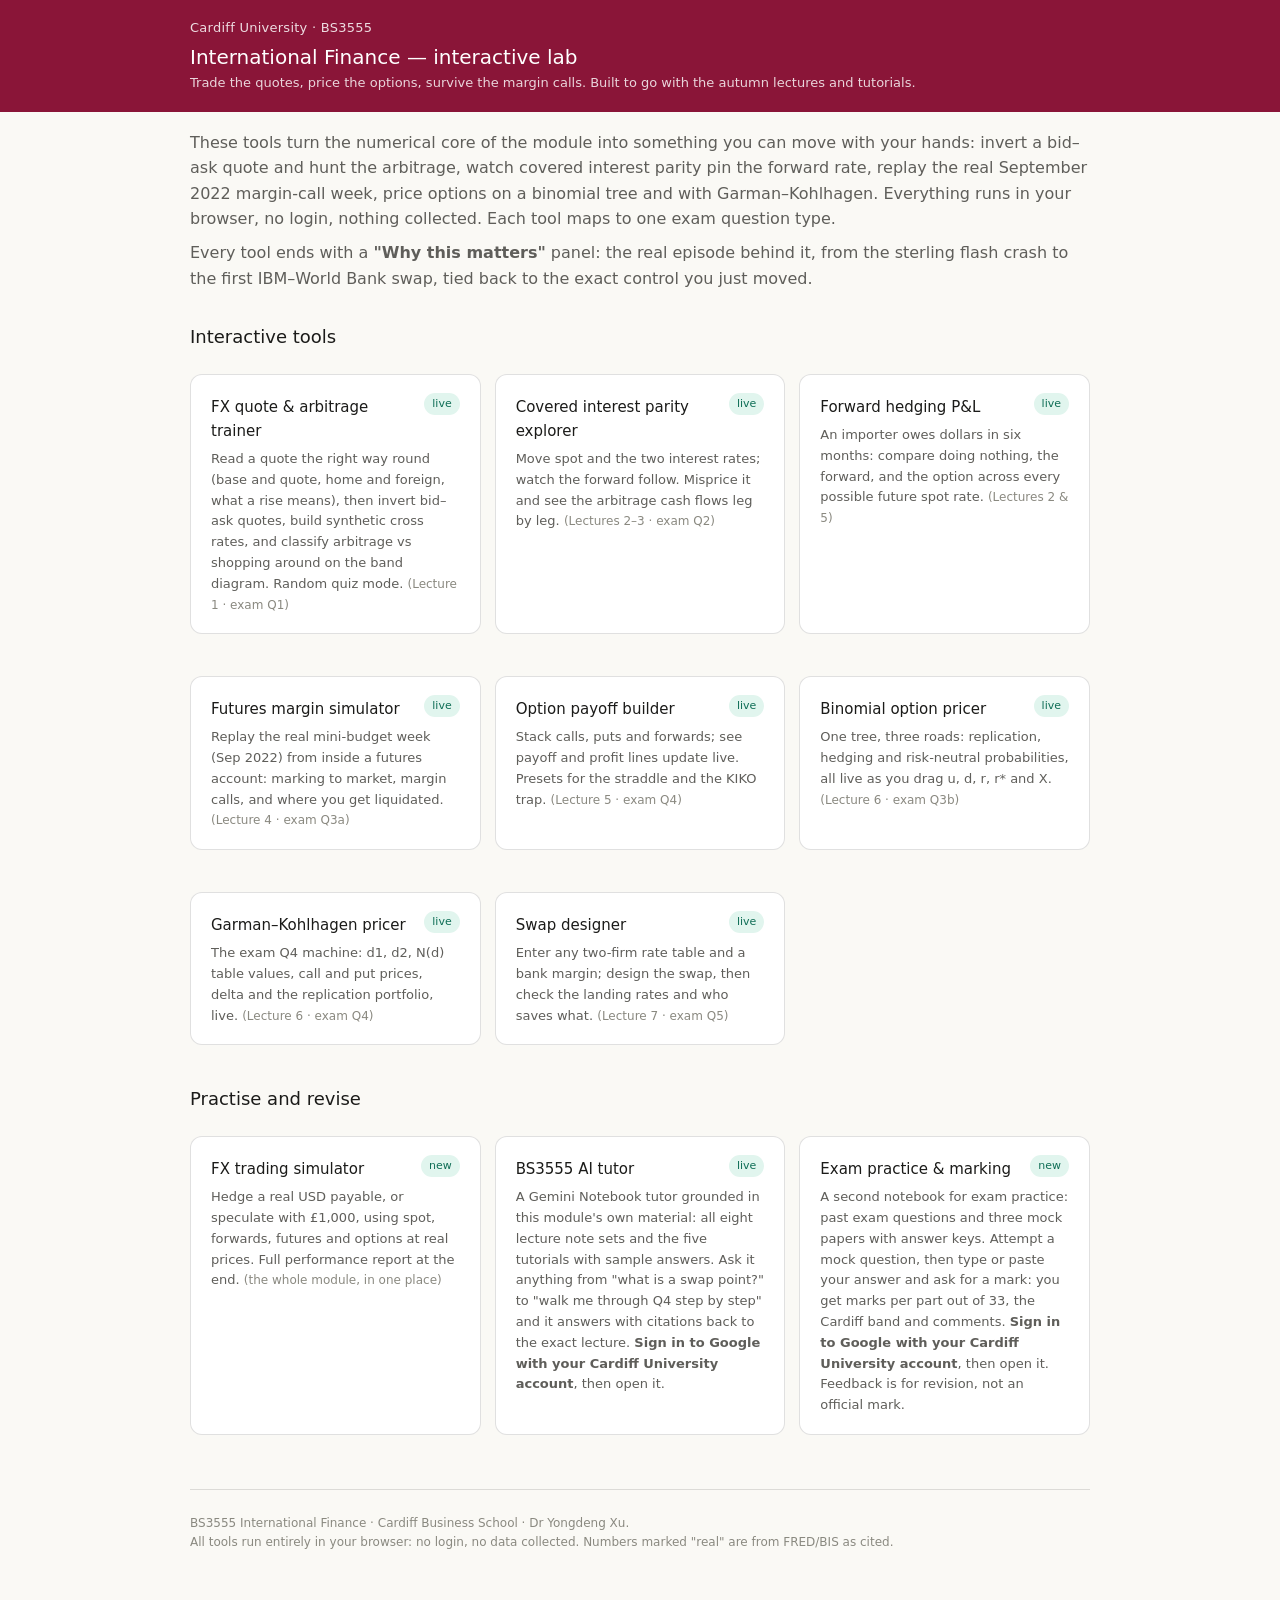
==== commit 29832ad5: "Split the AI tutor: lectures/tutorials notebook and a separate exam practice & marking notebook Co-A" ====
--- a/index.html
+++ b/index.html
@@ -104,14 +104,14 @@
       <div style="display:flex;justify-content:space-between;align-items:start;gap:8px;">
         <h3 style="margin:.1rem 0;">BS3555 AI tutor</h3><span class="tag live">live</span>
       </div>
-      <p class="small muted" style="margin:.3rem 0 0;">A Gemini Notebook tutor grounded in this module's own material: all eight lecture note sets, the five tutorials with sample answers, past exam papers (questions) and three mock papers with answer keys. Ask it anything from "what is a swap point?" to "walk me through Q4 step by step" and it answers with citations back to the exact lecture. <b>Sign in to Google with your Cardiff University account</b>, then open it.</p>
+      <p class="small muted" style="margin:.3rem 0 0;">A Gemini Notebook tutor grounded in this module's own material: all eight lecture note sets and the five tutorials with sample answers. Ask it anything from "what is a swap point?" to "walk me through Q4 step by step" and it answers with citations back to the exact lecture. <b>Sign in to Google with your Cardiff University account</b>, then open it.</p>
     </a>
 
-    <a class="card" href="https://notebook.google.com/notebook/582b45f0-46b4-4228-8058-7134e683a247" target="_blank" rel="noopener" style="text-decoration:none;color:inherit;">
+    <a class="card" href="https://notebook.google.com/notebook/c7bdd429-d7c1-4443-be25-0148cfdd7a60" target="_blank" rel="noopener" style="text-decoration:none;color:inherit;">
       <div style="display:flex;justify-content:space-between;align-items:start;gap:8px;">
-        <h3 style="margin:.1rem 0;">Past papers &amp; tutorials</h3><span class="tag live">searchable</span>
+        <h3 style="margin:.1rem 0;">Exam practice &amp; marking</h3><span class="tag live">new</span>
       </div>
-      <p class="small muted" style="margin:.3rem 0 0;">The tutorial sheets, past exam questions and the three mock papers are loaded into the tutor above, so you can search and discuss them there. Official copies and announcements are on Learning Central. The exam-format question at the end of each tutorial is the best 30 minutes you can spend each week.</p>
+      <p class="small muted" style="margin:.3rem 0 0;">A second notebook for exam practice: past exam questions and three mock papers with answer keys. Attempt a mock question, then type or paste your answer and ask for a mark: you get marks per part out of 33, the Cardiff band and comments. <b>Sign in to Google with your Cardiff University account</b>, then open it. Feedback is for revision, not an official mark.</p>
     </a>
 
   </div>
